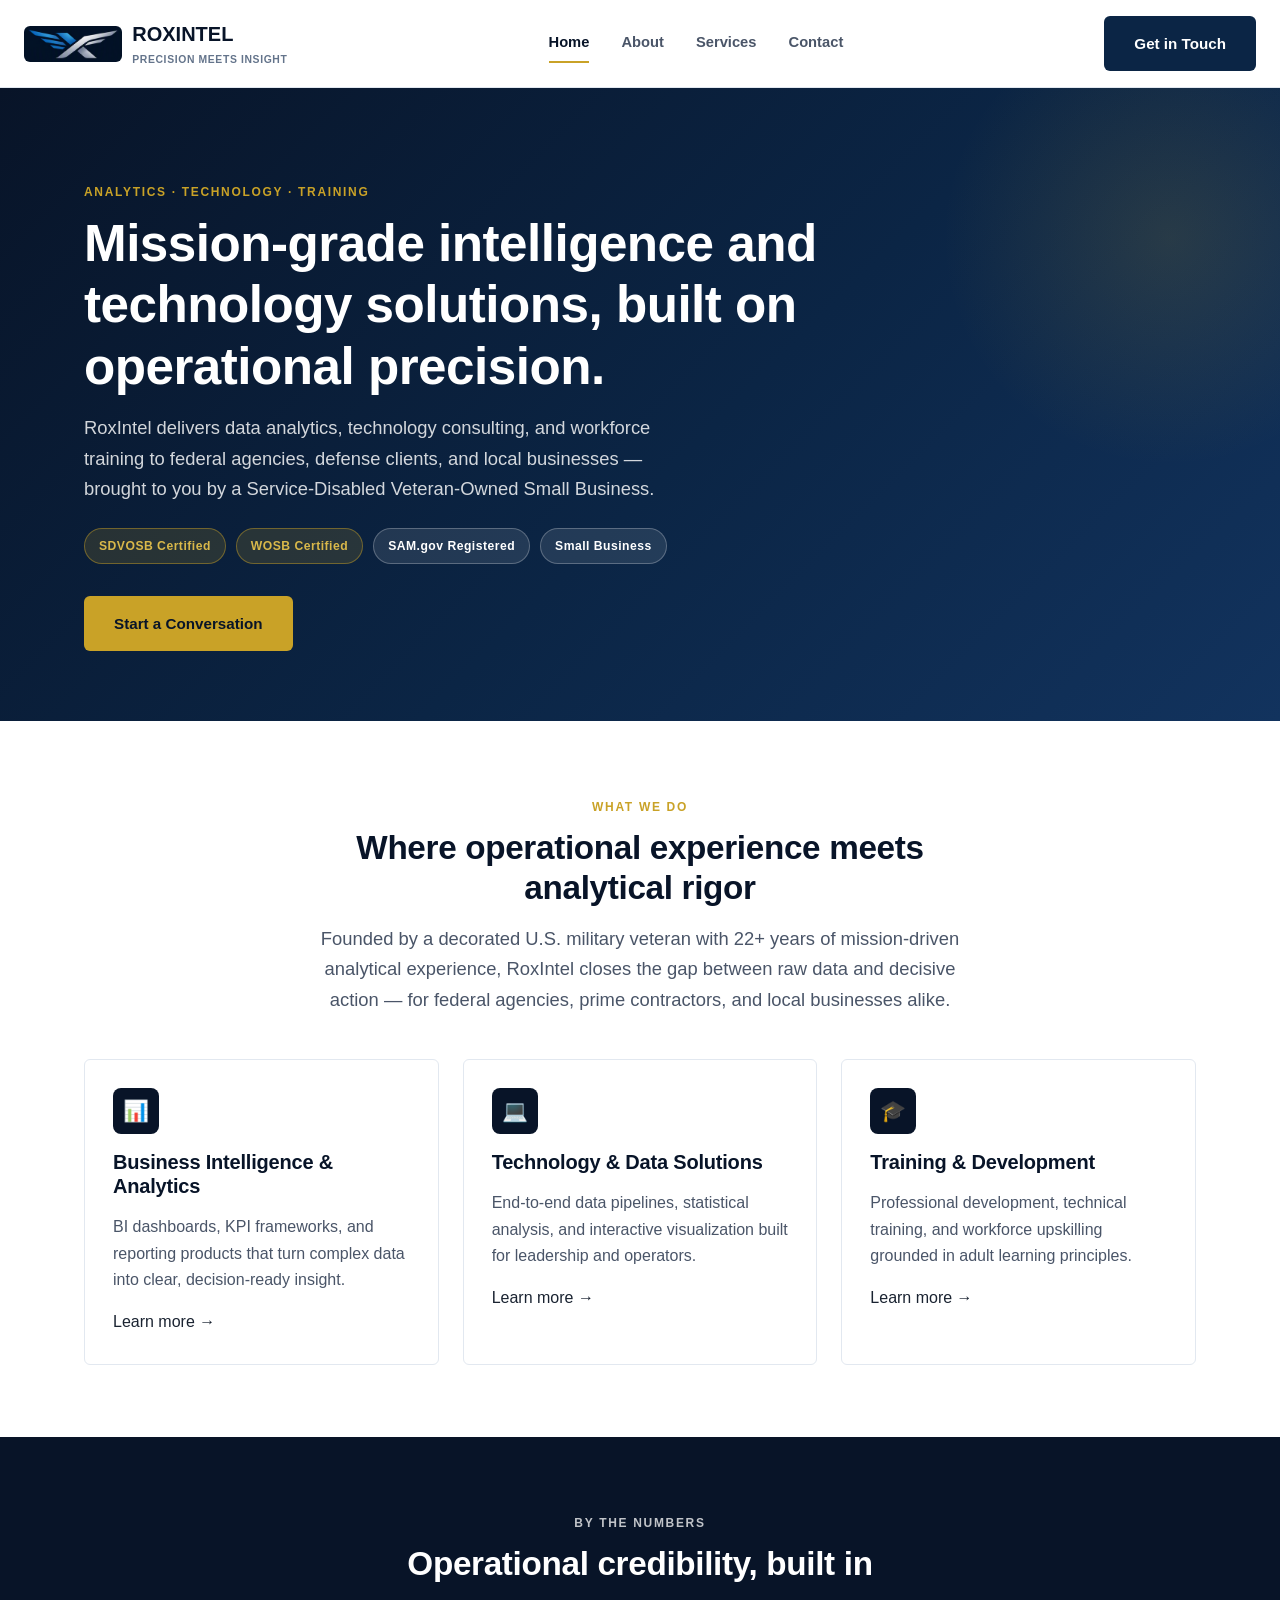
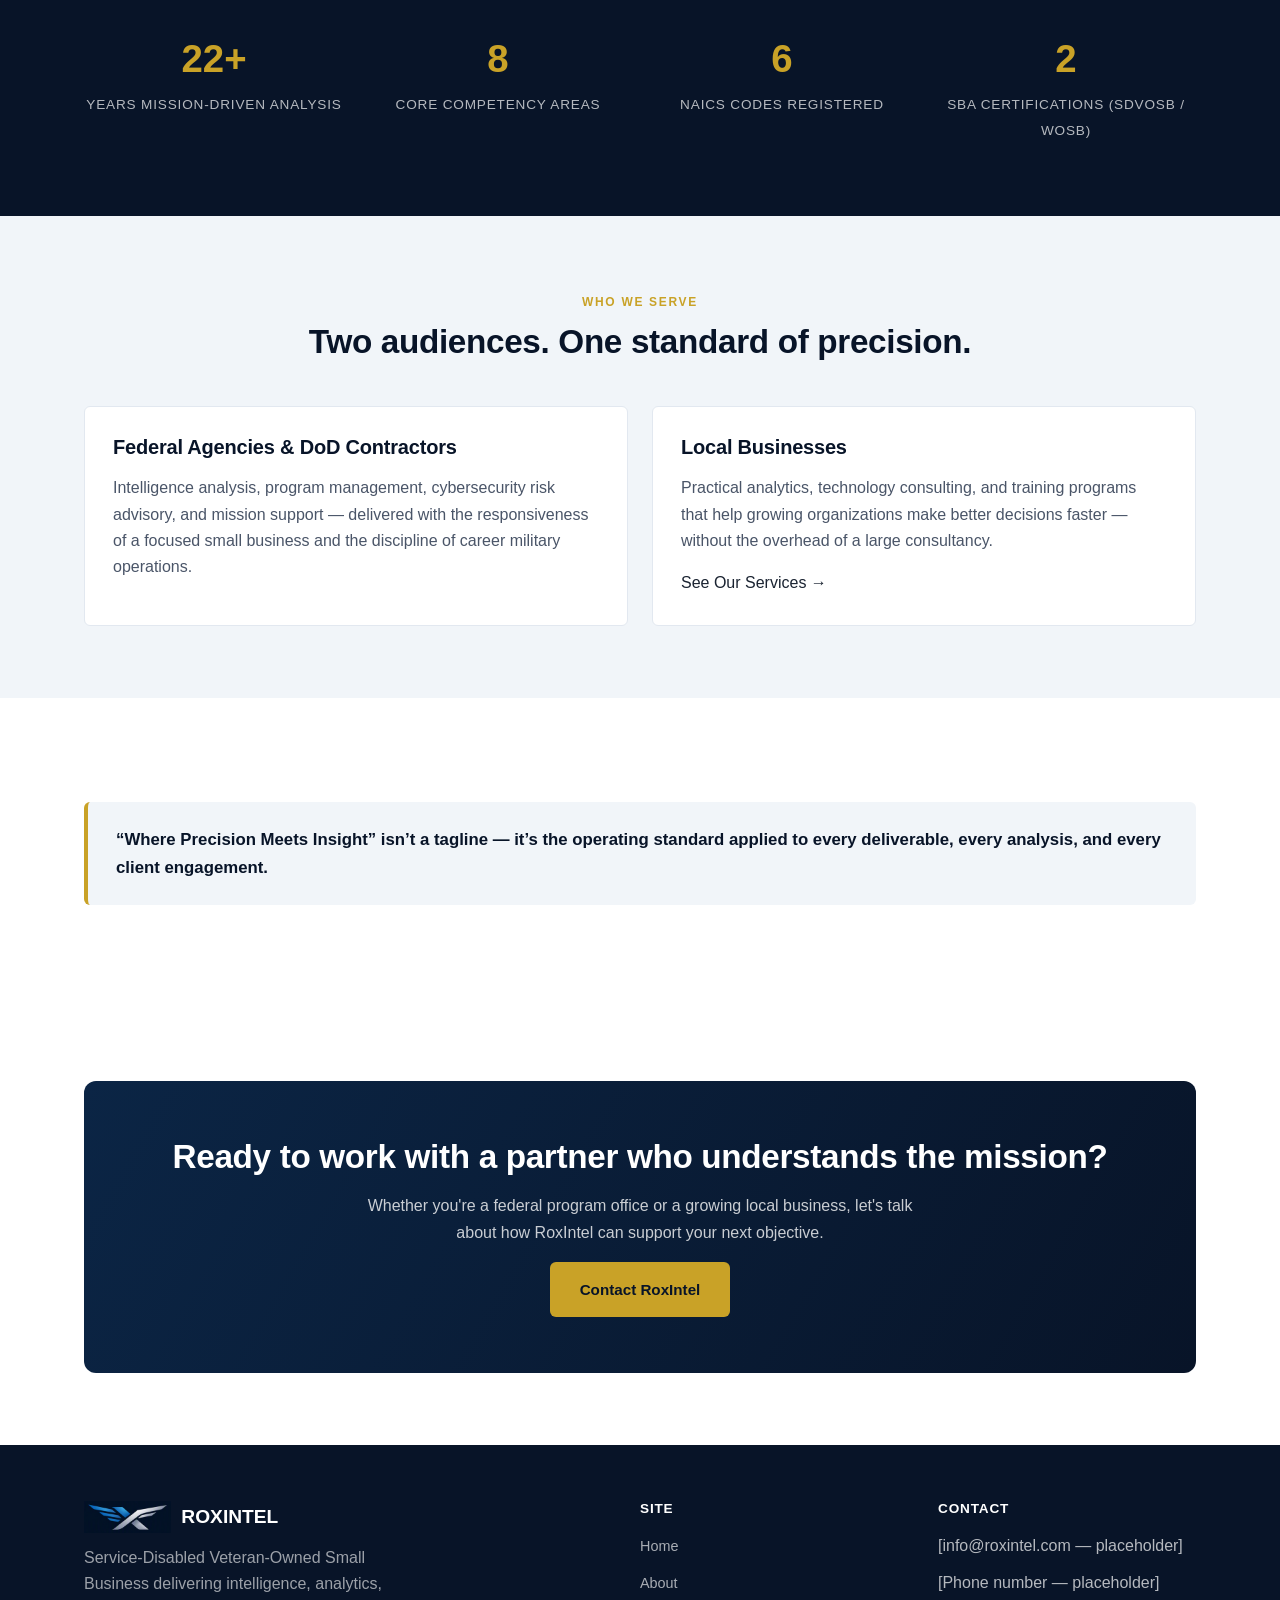
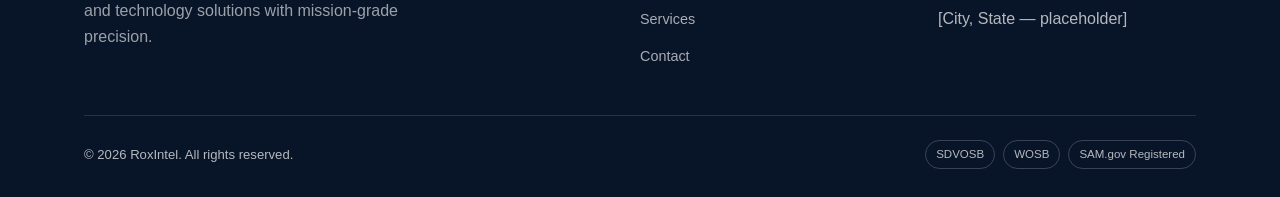
==== index.html @ 420376ea "Initial commit: RoxIntel website Co-Authored-By: Claude Opus 5.5 <noreply@anthropic.com>" ====
<!DOCTYPE html>
<html lang="en">
<head>
<meta charset="UTF-8">
<meta name="viewport" content="width=device-width, initial-scale=1.0">
<title>RoxIntel | Veteran-Owned Data Analytics &amp; Business Intelligence</title>
<meta name="description" content="RoxIntel is a Service-Disabled Veteran-Owned Small Business delivering business intelligence, data analytics, and decision support to federal agencies, defense clients, and local businesses.">
<link rel="canonical" href="https://roxintel.ai/">
<meta name="robots" content="index, follow">
<meta name="theme-color" content="#081428">
<link rel="icon" type="image/png" sizes="48x48" href="assets/img/favicon.png">
<link rel="apple-touch-icon" href="assets/img/apple-touch-icon.png">
<meta property="og:type" content="website">
<meta property="og:site_name" content="RoxIntel">
<meta property="og:title" content="RoxIntel | Veteran-Owned Data Analytics &amp; Business Intelligence">
<meta property="og:description" content="RoxIntel is a Service-Disabled Veteran-Owned Small Business delivering business intelligence, data analytics, and decision support to federal agencies, defense clients, and local businesses.">
<meta property="og:url" content="https://roxintel.ai/">
<meta property="og:image" content="https://roxintel.ai/assets/img/og-image.png">
<meta property="og:image:width" content="1200">
<meta property="og:image:height" content="630">
<meta property="og:image:alt" content="RoxIntel logo">
<meta property="og:locale" content="en_US">
<meta name="twitter:card" content="summary_large_image">
<meta name="twitter:title" content="RoxIntel | Veteran-Owned Data Analytics &amp; Business Intelligence">
<meta name="twitter:description" content="RoxIntel is a Service-Disabled Veteran-Owned Small Business delivering business intelligence, data analytics, and decision support to federal agencies, defense clients, and local businesses.">
<meta name="twitter:image" content="https://roxintel.ai/assets/img/og-image.png">
<script type="application/ld+json">
{
  "@context": "https://schema.org",
  "@type": "ProfessionalService",
  "name": "RoxIntel",
  "legalName": "RoxIntel LLC",
  "url": "https://roxintel.ai/",
  "logo": "https://roxintel.ai/assets/img/icon-512.png",
  "image": "https://roxintel.ai/assets/img/og-image.png",
  "slogan": "Where Precision Meets Insight",
  "description": "Service-Disabled Veteran-Owned Small Business delivering business intelligence, data analytics, training, and decision support to federal agencies, defense clients, and local businesses.",
  "knowsAbout": [
    "Business Intelligence",
    "Data Analytics",
    "Data Visualization",
    "KPI Dashboards",
    "Training and Curriculum Development",
    "Strategic Planning",
    "Decision Support"
  ],
  "areaServed": "US"
}
</script>
<link rel="stylesheet" href="assets/css/style.css">
</head>
<body>

<header class="site-header">
  <div class="nav-wrap">
    <a href="index.html" class="brand">
      <img class="mark" src="assets/img/logo-mark.png" alt="" width="98" height="36">
      <span>
        ROXINTEL
        <span class="tagline-mini">Precision Meets Insight</span>
      </span>
    </a>
    <nav class="nav-links">
      <a href="index.html" class="active">Home</a>
      <a href="about.html">About</a>
      <a href="services.html">Services</a>
      <a href="contact.html">Contact</a>
    </nav>
    <div class="nav-cta">
      <a href="contact.html" class="btn btn-navy">Get in Touch</a>
      <button class="nav-toggle" aria-label="Toggle menu">&#9776;</button>
    </div>
  </div>
</header>

<section class="hero">
  <div class="container">
    <p class="eyebrow">Analytics &middot; Technology &middot; Training</p>
    <h1>Mission-grade intelligence and technology solutions, built on operational precision.</h1>
    <p class="lead">RoxIntel delivers data analytics, technology consulting, and workforce training to federal agencies, defense clients, and local businesses &mdash; brought to you by a Service-Disabled Veteran-Owned Small Business.</p>

    <div class="badge-row">
      <span class="badge gold">SDVOSB Certified</span>
      <span class="badge gold">WOSB Certified</span>
      <span class="badge">SAM.gov Registered</span>
      <span class="badge">Small Business</span>
    </div>

    <div class="hero-actions">
      <a href="contact.html" class="btn btn-primary">Start a Conversation</a>
    </div>
  </div>
</section>

<section>
  <div class="container">
    <div class="section-head center">
      <p class="eyebrow">What We Do</p>
      <h2>Where operational experience meets analytical rigor</h2>
      <p class="lead">Founded by a decorated U.S. military veteran with 22+ years of mission-driven analytical experience, RoxIntel closes the gap between raw data and decisive action &mdash; for federal agencies, prime contractors, and local businesses alike.</p>
    </div>

    <div class="grid grid-3">
      <div class="card">
        <div class="card-icon">&#128202;</div>
        <h3>Business Intelligence &amp; Analytics</h3>
        <p>BI dashboards, KPI frameworks, and reporting products that turn complex data into clear, decision-ready insight.</p>
        <a href="services.html">Learn more &rarr;</a>
      </div>
      <div class="card">
        <div class="card-icon">&#128187;</div>
        <h3>Technology &amp; Data Solutions</h3>
        <p>End-to-end data pipelines, statistical analysis, and interactive visualization built for leadership and operators.</p>
        <a href="services.html">Learn more &rarr;</a>
      </div>
      <div class="card">
        <div class="card-icon">&#127891;</div>
        <h3>Training &amp; Development</h3>
        <p>Professional development, technical training, and workforce upskilling grounded in adult learning principles.</p>
        <a href="services.html">Learn more &rarr;</a>
      </div>
    </div>
  </div>
</section>

<section class="section-navy">
  <div class="container">
    <div class="section-head center">
      <p class="eyebrow">By The Numbers</p>
      <h2>Operational credibility, built in</h2>
    </div>
    <div class="grid grid-4">
      <div class="stat">
        <span class="num">22+</span>
        <span class="label">Years Mission-Driven Analysis</span>
      </div>
      <div class="stat">
        <span class="num">8</span>
        <span class="label">Core Competency Areas</span>
      </div>
      <div class="stat">
        <span class="num">6</span>
        <span class="label">NAICS Codes Registered</span>
      </div>
      <div class="stat">
        <span class="num">2</span>
        <span class="label">SBA Certifications (SDVOSB / WOSB)</span>
      </div>
    </div>
  </div>
</section>

<section class="section-alt">
  <div class="container">
    <div class="section-head center">
      <p class="eyebrow">Who We Serve</p>
      <h2>Two audiences. One standard of precision.</h2>
    </div>
    <div class="grid grid-2">
      <div class="card">
        <h3>Federal Agencies &amp; DoD Contractors</h3>
        <p>Intelligence analysis, program management, cybersecurity risk advisory, and mission support &mdash; delivered with the responsiveness of a focused small business and the discipline of career military operations.</p>
      </div>
      <div class="card">
        <h3>Local Businesses</h3>
        <p>Practical analytics, technology consulting, and training programs that help growing organizations make better decisions faster &mdash; without the overhead of a large consultancy.</p>
        <a href="services.html">See Our Services &rarr;</a>
      </div>
    </div>
  </div>
</section>

<section>
  <div class="container">
    <div class="callout">
      <p>&ldquo;Where Precision Meets Insight&rdquo; isn&rsquo;t a tagline &mdash; it&rsquo;s the operating standard applied to every deliverable, every analysis, and every client engagement.</p>
    </div>
  </div>
</section>

<section>
  <div class="container">
    <div class="cta-banner">
      <h2>Ready to work with a partner who understands the mission?</h2>
      <p>Whether you're a federal program office or a growing local business, let's talk about how RoxIntel can support your next objective.</p>
      <a href="contact.html" class="btn btn-primary">Contact RoxIntel</a>
    </div>
  </div>
</section>

<footer class="site-footer">
  <div class="container">
    <div class="footer-grid">
      <div>
        <div class="footer-brand">
          <img class="footer-mark" src="assets/img/logo-mark.png" alt="" width="87" height="32"> ROXINTEL
        </div>
        <p style="color: rgba(255,255,255,0.6); max-width: 320px;">Service-Disabled Veteran-Owned Small Business delivering intelligence, analytics, and technology solutions with mission-grade precision.</p>
      </div>
      <div>
        <h4>Site</h4>
        <ul>
          <li><a href="index.html">Home</a></li>
          <li><a href="about.html">About</a></li>
          <li><a href="services.html">Services</a></li>
          <li><a href="contact.html">Contact</a></li>
        </ul>
      </div>
      <div>
        <h4>Contact</h4>
        <ul>
          <li>[info@roxintel.com &mdash; placeholder]</li>
          <li>[Phone number &mdash; placeholder]</li>
          <li>[City, State &mdash; placeholder]</li>
        </ul>
      </div>
    </div>
    <div class="footer-bottom">
      <span>&copy; <span id="year"></span> RoxIntel. All rights reserved.</span>
      <div class="footer-badges">
        <span>SDVOSB</span>
        <span>WOSB</span>
        <span>SAM.gov Registered</span>
      </div>
    </div>
  </div>
</footer>

<script src="assets/js/script.js"></script>
</body>
</html>
---- assets/css/style.css ----
/* ==========================================================================
   RoxIntel — Shared Stylesheet
   ========================================================================== */

:root {
  --navy-900: #081428;
  --navy-800: #0b2545;
  --navy-700: #12335e;
  --slate-600: #4a5568;
  --slate-500: #64748b;
  --slate-200: #e2e8f0;
  --slate-100: #f1f5f9;
  --gold-500: #c9a227;
  --gold-400: #d9b84a;
  --white: #ffffff;
  --ink: #1a2331;
  --max-width: 1160px;
  --radius: 6px;
  --shadow: 0 4px 20px rgba(8, 20, 40, 0.08);
  --shadow-lg: 0 12px 40px rgba(8, 20, 40, 0.14);
}

* {
  box-sizing: border-box;
}

html {
  scroll-behavior: smooth;
}

body {
  margin: 0;
  font-family: 'Inter', -apple-system, BlinkMacSystemFont, 'Segoe UI', Roboto, Helvetica, Arial, sans-serif;
  color: var(--ink);
  background: var(--white);
  line-height: 1.65;
  -webkit-font-smoothing: antialiased;
}

img {
  max-width: 100%;
  display: block;
}

a {
  color: inherit;
  text-decoration: none;
}

.container {
  max-width: var(--max-width);
  margin: 0 auto;
  padding: 0 24px;
}

h1, h2, h3, h4 {
  font-family: 'Inter', sans-serif;
  color: var(--navy-900);
  line-height: 1.2;
  margin: 0 0 16px;
  letter-spacing: -0.01em;
}

h1 { font-size: clamp(2.1rem, 4vw, 3.2rem); font-weight: 800; }
h2 { font-size: clamp(1.6rem, 2.6vw, 2.2rem); font-weight: 800; }
h3 { font-size: 1.25rem; font-weight: 700; }
p { margin: 0 0 16px; color: var(--slate-600); }

.eyebrow {
  display: inline-block;
  font-size: 0.75rem;
  font-weight: 700;
  letter-spacing: 0.14em;
  text-transform: uppercase;
  color: var(--gold-500);
  margin-bottom: 10px;
}

.lead {
  font-size: 1.15rem;
  color: var(--slate-600);
}

/* ---------- Buttons ---------- */
.btn {
  display: inline-flex;
  align-items: center;
  gap: 8px;
  padding: 13px 28px;
  border-radius: var(--radius);
  font-weight: 700;
  font-size: 0.95rem;
  border: 2px solid transparent;
  cursor: pointer;
  transition: all 0.2s ease;
}

.btn-primary {
  background: var(--gold-500);
  color: var(--navy-900);
}
.btn-primary:hover { background: var(--gold-400); transform: translateY(-1px); }

.btn-outline {
  background: transparent;
  border-color: rgba(255,255,255,0.5);
  color: var(--white);
}
.btn-outline:hover { border-color: var(--white); background: rgba(255,255,255,0.08); }

.btn-navy {
  background: var(--navy-800);
  color: var(--white);
}
.btn-navy:hover { background: var(--navy-700); }

/* ---------- Header / Nav ---------- */
.site-header {
  position: sticky;
  top: 0;
  z-index: 100;
  background: var(--white);
  border-bottom: 1px solid var(--slate-200);
}

.nav-wrap {
  display: flex;
  align-items: center;
  justify-content: space-between;
  padding: 16px 24px;
}

.brand {
  display: flex;
  align-items: center;
  gap: 10px;
  font-weight: 800;
  font-size: 1.25rem;
  color: var(--navy-900);
}

.brand .mark {
  display: block;
  height: 36px;
  width: auto;
  border-radius: 6px;
}

.brand .tagline-mini {
  display: block;
  font-size: 0.65rem;
  font-weight: 600;
  letter-spacing: 0.06em;
  color: var(--slate-500);
  text-transform: uppercase;
}

.nav-links {
  display: flex;
  gap: 32px;
  align-items: center;
}

.nav-links a {
  font-weight: 600;
  font-size: 0.92rem;
  color: var(--slate-600);
  padding: 6px 0;
  border-bottom: 2px solid transparent;
  transition: color 0.15s ease, border-color 0.15s ease;
}

.nav-links a:hover,
.nav-links a.active {
  color: var(--navy-900);
  border-bottom-color: var(--gold-500);
}

.nav-cta {
  display: flex;
  align-items: center;
  gap: 20px;
}

.nav-toggle {
  display: none;
  background: none;
  border: none;
  font-size: 1.6rem;
  cursor: pointer;
  color: var(--navy-900);
}

@media (max-width: 860px) {
  .nav-links {
    position: absolute;
    top: 100%;
    left: 0;
    right: 0;
    background: var(--white);
    flex-direction: column;
    gap: 0;
    border-bottom: 1px solid var(--slate-200);
    display: none;
  }
  .nav-links.open { display: flex; }
  .nav-links a {
    width: 100%;
    padding: 16px 24px;
    border-bottom: 1px solid var(--slate-100);
  }
  .nav-toggle { display: block; }
  .nav-cta .btn { display: none; }
}

/* ---------- Hero ---------- */
.hero {
  background: linear-gradient(135deg, var(--navy-900) 0%, var(--navy-800) 55%, var(--navy-700) 100%);
  color: var(--white);
  padding: 90px 0 70px;
  position: relative;
  overflow: hidden;
}

.hero::after {
  content: "";
  position: absolute;
  right: -120px;
  top: -80px;
  width: 460px;
  height: 460px;
  border-radius: 50%;
  background: radial-gradient(circle, rgba(201,162,39,0.14) 0%, rgba(201,162,39,0) 70%);
}

.hero .container {
  position: relative;
  z-index: 1;
}

.hero h1 { color: var(--white); max-width: 780px; }
.hero .lead { color: rgba(255,255,255,0.82); max-width: 620px; }

.badge-row {
  display: flex;
  flex-wrap: wrap;
  gap: 10px;
  margin: 24px 0 32px;
}

.badge {
  display: inline-flex;
  align-items: center;
  gap: 6px;
  padding: 7px 14px;
  border-radius: 999px;
  font-size: 0.76rem;
  font-weight: 700;
  letter-spacing: 0.04em;
  background: rgba(255,255,255,0.1);
  border: 1px solid rgba(255,255,255,0.25);
  color: var(--white);
}

.badge.gold {
  background: rgba(201,162,39,0.16);
  border-color: rgba(201,162,39,0.45);
  color: var(--gold-400);
}

.hero-actions {
  display: flex;
  gap: 14px;
  flex-wrap: wrap;
}

/* ---------- Sections ---------- */
section {
  padding: 72px 0;
}

.section-alt {
  background: var(--slate-100);
}

.section-navy {
  background: var(--navy-900);
  color: var(--white);
}
.section-navy h2, .section-navy h3 { color: var(--white); }
.section-navy p { color: rgba(255,255,255,0.75); }

.section-head {
  max-width: 680px;
  margin-bottom: 44px;
}

.section-head.center {
  margin-left: auto;
  margin-right: auto;
  text-align: center;
}

/* ---------- Grids / Cards ---------- */
.grid {
  display: grid;
  gap: 24px;
}

.grid-2 { grid-template-columns: repeat(2, 1fr); }
.grid-3 { grid-template-columns: repeat(3, 1fr); }
.grid-4 { grid-template-columns: repeat(4, 1fr); }

@media (max-width: 900px) {
  .grid-2, .grid-3, .grid-4 { grid-template-columns: 1fr; }
}

.card {
  background: var(--white);
  border: 1px solid var(--slate-200);
  border-radius: var(--radius);
  padding: 28px;
  transition: box-shadow 0.2s ease, transform 0.2s ease;
}

.card:hover { box-shadow: var(--shadow); transform: translateY(-2px); }

.card .num {
  display: inline-block;
  font-size: 0.75rem;
  font-weight: 800;
  color: var(--gold-500);
  letter-spacing: 0.08em;
  margin-bottom: 10px;
}

.card-icon {
  width: 46px;
  height: 46px;
  border-radius: 8px;
  background: var(--navy-900);
  color: var(--gold-500);
  display: flex;
  align-items: center;
  justify-content: center;
  font-size: 1.3rem;
  margin-bottom: 16px;
}

/* ---------- Stats ---------- */
.stat {
  text-align: center;
}
.stat .num {
  display: block;
  font-size: 2.4rem;
  font-weight: 800;
  color: var(--gold-500);
}
.stat .label {
  font-size: 0.85rem;
  color: rgba(255,255,255,0.7);
  text-transform: uppercase;
  letter-spacing: 0.06em;
}

/* ---------- Tables ---------- */
.table-wrap {
  overflow-x: auto;
  border-radius: var(--radius);
  border: 1px solid var(--slate-200);
}

table {
  width: 100%;
  border-collapse: collapse;
  min-width: 640px;
  background: var(--white);
}

thead th {
  background: var(--navy-900);
  color: var(--white);
  text-align: left;
  padding: 14px 18px;
  font-size: 0.82rem;
  letter-spacing: 0.03em;
  text-transform: uppercase;
}

tbody td {
  padding: 14px 18px;
  border-top: 1px solid var(--slate-200);
  font-size: 0.92rem;
  color: var(--slate-600);
  vertical-align: top;
}

tbody tr:nth-child(even) { background: var(--slate-100); }

.placeholder-text {
  color: var(--slate-500);
  font-style: italic;
}

/* ---------- Quote / callout ---------- */
.callout {
  background: var(--slate-100);
  border-left: 4px solid var(--gold-500);
  padding: 24px 28px;
  border-radius: var(--radius);
  margin: 32px 0;
}

.callout p { margin: 0; color: var(--navy-900); font-weight: 600; font-size: 1.05rem; }

/* ---------- CTA banner ---------- */
.cta-banner {
  background: linear-gradient(120deg, var(--navy-800), var(--navy-900));
  color: var(--white);
  border-radius: 12px;
  padding: 56px;
  text-align: center;
}
.cta-banner h2 { color: var(--white); }
.cta-banner p { color: rgba(255,255,255,0.78); max-width: 560px; margin-left: auto; margin-right: auto; }

/* ---------- Forms ---------- */
.form-grid {
  display: grid;
  grid-template-columns: 1fr 1fr;
  gap: 18px;
}
@media (max-width: 700px) {
  .form-grid { grid-template-columns: 1fr; }
}

.field {
  display: flex;
  flex-direction: column;
  gap: 6px;
}

.field.full { grid-column: 1 / -1; }

.field label {
  font-size: 0.85rem;
  font-weight: 700;
  color: var(--navy-900);
}

.field input,
.field select,
.field textarea {
  padding: 12px 14px;
  border: 1px solid var(--slate-200);
  border-radius: var(--radius);
  font-size: 0.95rem;
  font-family: inherit;
  color: var(--ink);
  background: var(--white);
}

.field input:focus,
.field select:focus,
.field textarea:focus {
  outline: none;
  border-color: var(--gold-500);
  box-shadow: 0 0 0 3px rgba(201,162,39,0.15);
}

.form-note {
  font-size: 0.8rem;
  color: var(--slate-500);
  margin-top: 10px;
}

#form-status {
  margin-top: 14px;
  font-weight: 600;
  font-size: 0.9rem;
}

/* ---------- Contact info list ---------- */
.info-list {
  list-style: none;
  padding: 0;
  margin: 0;
}
.info-list li {
  display: flex;
  gap: 14px;
  padding: 16px 0;
  border-bottom: 1px solid var(--slate-200);
}
.info-list .icon {
  width: 40px;
  height: 40px;
  flex-shrink: 0;
  border-radius: 8px;
  background: var(--slate-100);
  display: flex;
  align-items: center;
  justify-content: center;
  color: var(--navy-800);
}
.info-list .k {
  font-size: 0.75rem;
  font-weight: 700;
  text-transform: uppercase;
  letter-spacing: 0.05em;
  color: var(--slate-500);
  margin-bottom: 2px;
}
.info-list .v {
  font-weight: 600;
  color: var(--navy-900);
}

/* ---------- Footer ---------- */
.site-footer {
  background: var(--navy-900);
  color: rgba(255,255,255,0.7);
  padding: 56px 0 28px;
}

.footer-grid {
  display: grid;
  grid-template-columns: 2fr 1fr 1fr;
  gap: 40px;
  padding-bottom: 36px;
  border-bottom: 1px solid rgba(255,255,255,0.12);
}

@media (max-width: 760px) {
  .footer-grid { grid-template-columns: 1fr; }
}

.footer-grid h4 {
  color: var(--white);
  font-size: 0.85rem;
  text-transform: uppercase;
  letter-spacing: 0.06em;
  margin-bottom: 16px;
}

.footer-grid ul { list-style: none; padding: 0; margin: 0; }
.footer-grid li { margin-bottom: 10px; }
.footer-grid a { color: rgba(255,255,255,0.65); font-size: 0.9rem; }
.footer-grid a:hover { color: var(--gold-400); }

.footer-brand {
  display: flex;
  align-items: center;
  gap: 10px;
  color: var(--white);
  font-weight: 800;
  font-size: 1.2rem;
  margin-bottom: 12px;
}

.footer-brand .footer-mark {
  display: block;
  height: 32px;
  width: auto;
}

.footer-bottom {
  display: flex;
  justify-content: space-between;
  align-items: center;
  flex-wrap: wrap;
  gap: 12px;
  padding-top: 24px;
  font-size: 0.82rem;
}

.footer-badges {
  display: flex;
  gap: 8px;
  flex-wrap: wrap;
}

.footer-badges span {
  padding: 4px 10px;
  border: 1px solid rgba(255,255,255,0.2);
  border-radius: 999px;
  font-size: 0.72rem;
}

/* ---------- Page hero (interior pages) ---------- */
.page-hero {
  background: linear-gradient(135deg, var(--navy-900), var(--navy-700));
  color: var(--white);
  padding: 64px 0 56px;
}
.page-hero h1 { color: var(--white); margin-bottom: 8px; }
.page-hero .lead { color: rgba(255,255,255,0.8); margin-bottom: 0; }
.breadcrumb {
  font-size: 0.82rem;
  color: rgba(255,255,255,0.6);
  margin-bottom: 14px;
}
.breadcrumb a { color: var(--gold-400); }

/* ---------- Utility ---------- */
.mt-0 { margin-top: 0; }
.mb-0 { margin-bottom: 0; }
.text-center { text-align: center; }
.center-wrap { margin-left: auto; margin-right: auto; }
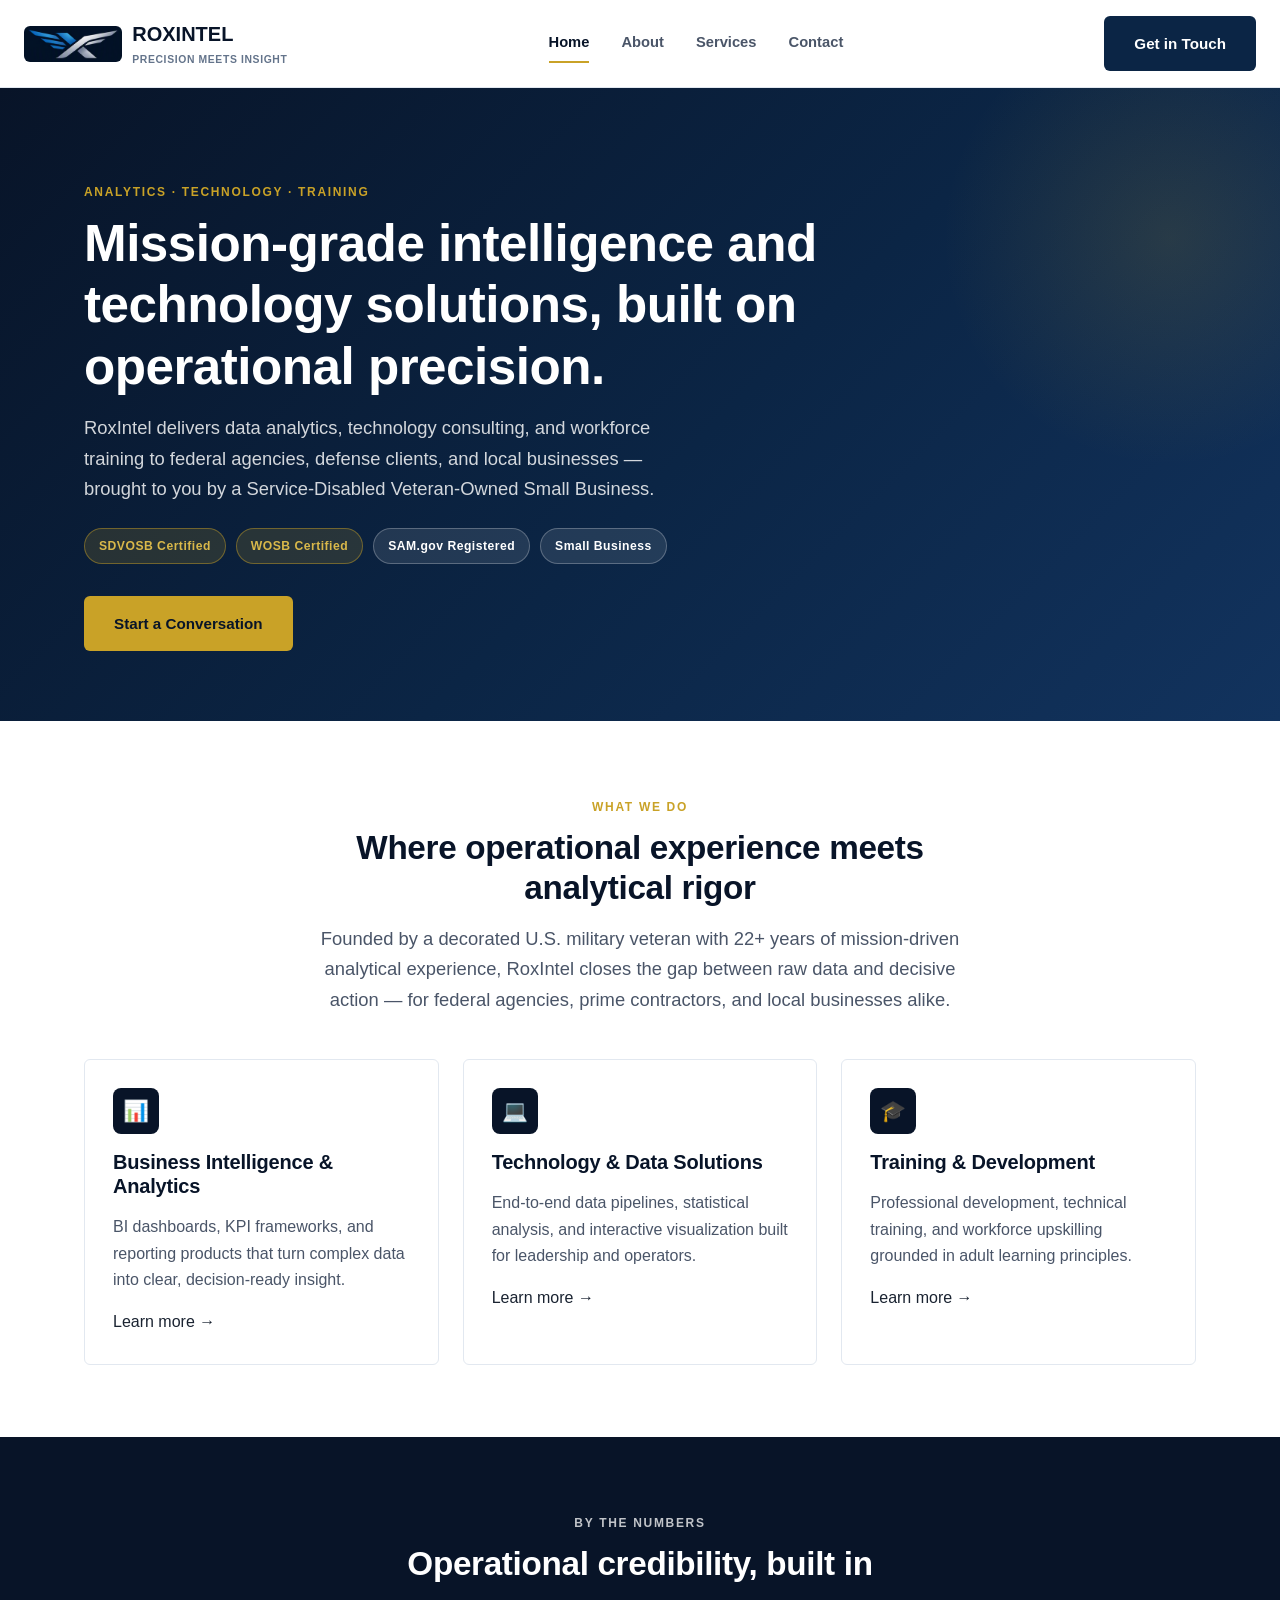
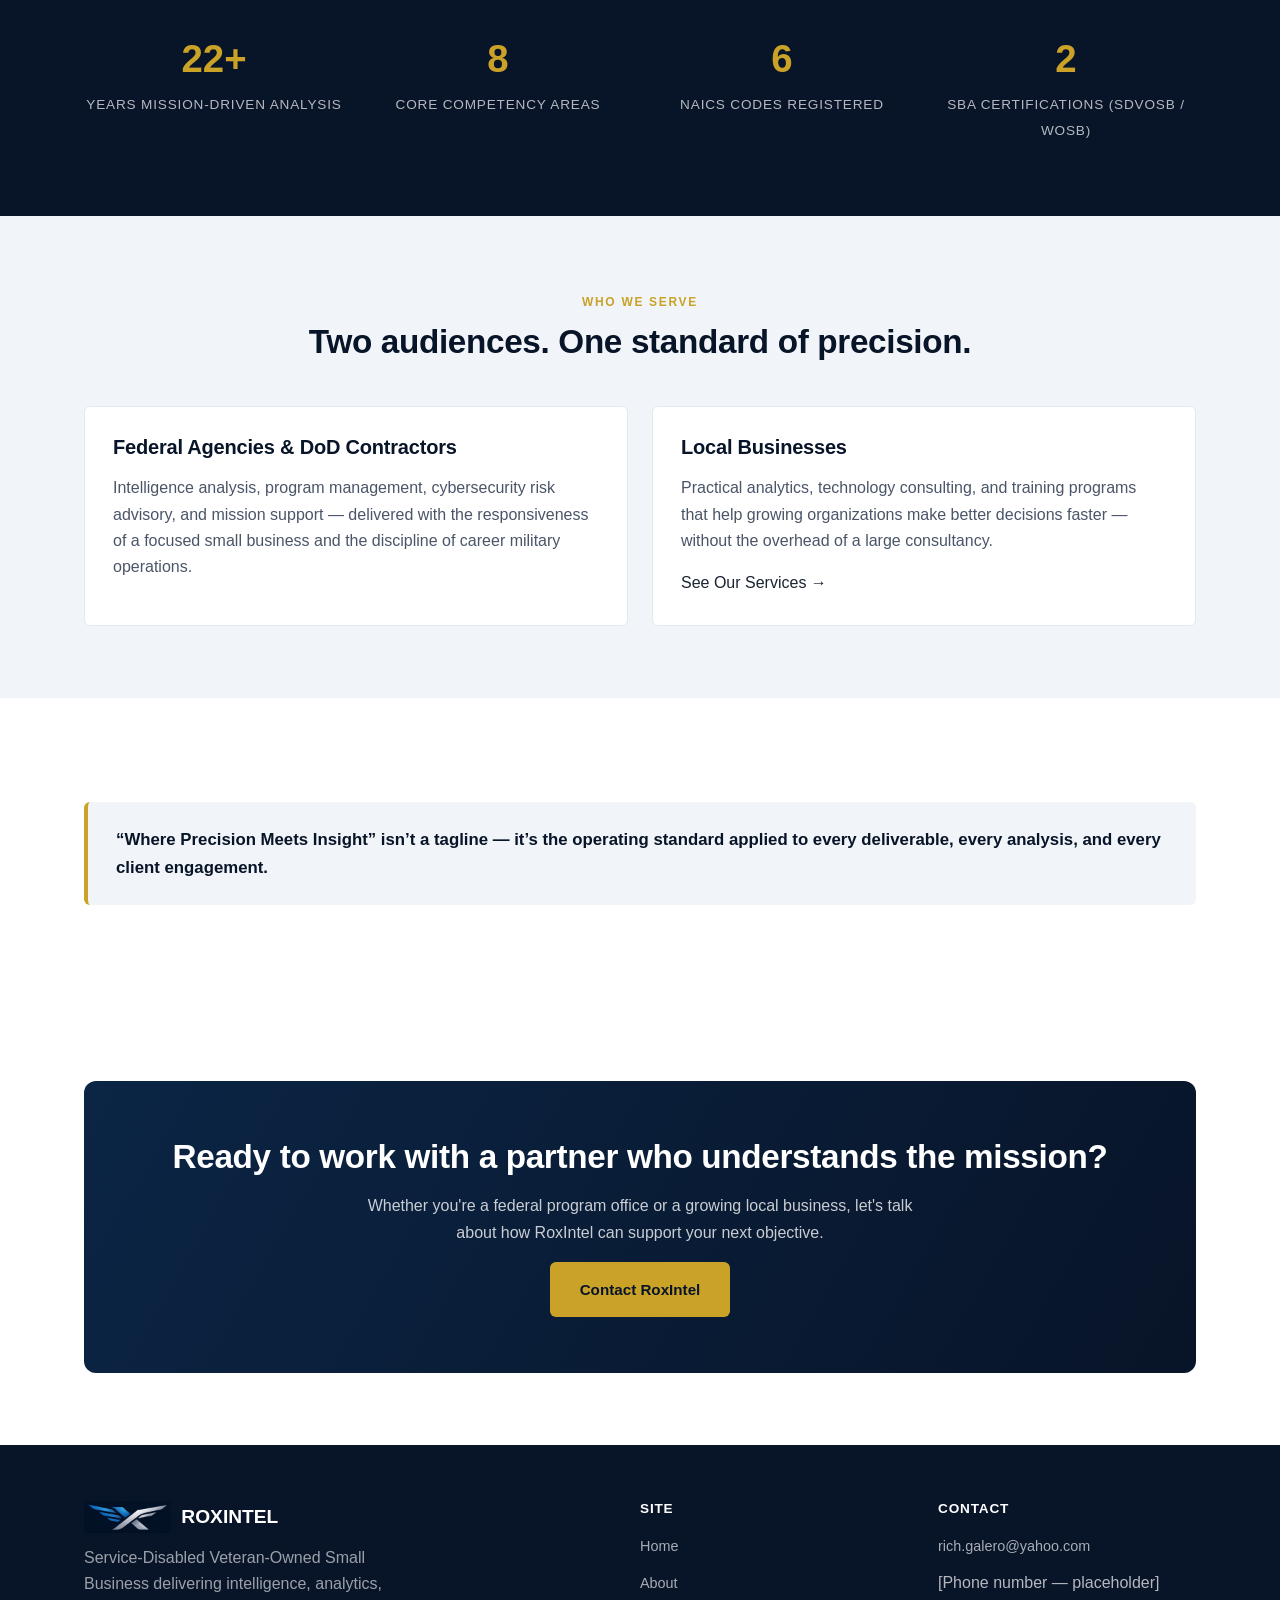
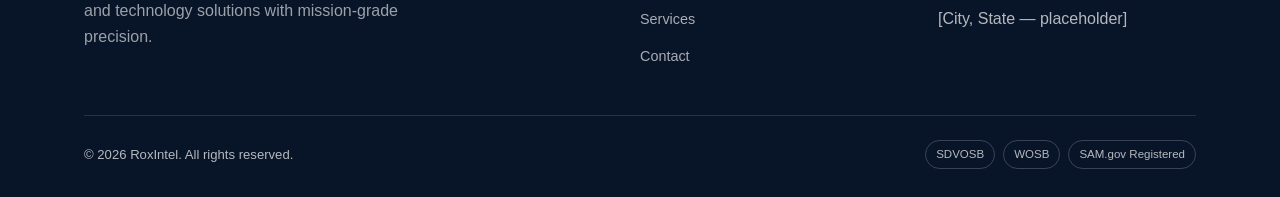
==== commit 3904bb83: "Show temporary contact email in footer on all pages Co-Authored-By: Claude Opus 5.5 <noreply@anthrop" ====
--- a/index.html
+++ b/index.html
@@ -209,7 +209,7 @@
       <div>
         <h4>Contact</h4>
         <ul>
-          <li>[info@roxintel.com &mdash; placeholder]</li>
+          <li><a href="mailto:rich.galero@yahoo.com">rich.galero@yahoo.com</a></li>
           <li>[Phone number &mdash; placeholder]</li>
           <li>[City, State &mdash; placeholder]</li>
         </ul>
